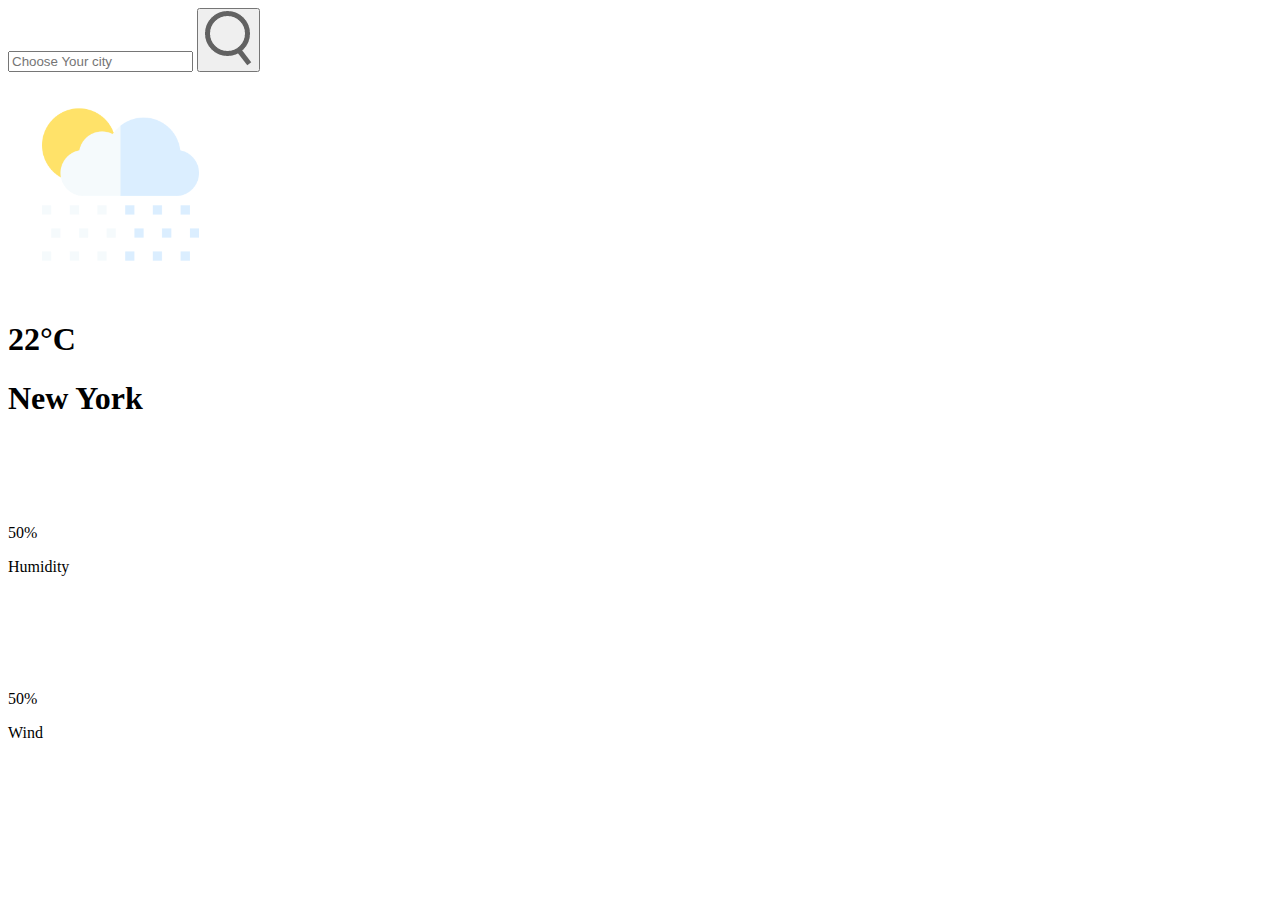
==== MY_Project/1st/index.html @ fd0920b8 "Add files via upload" ====
<!DOCTYPE html>
<html lang="en">
<head>
    <meta charset="UTF-8">
    <meta name="viewport" content="width=device-width, initial-scale=1.0">
    <title>Weather App</title>
    <link rel="stylesheet" href="style.css">
</head>
<body>
    <div class="card">
        <div class="search">
            <input type="text" placeholder="Choose Your city" spellcheck="false">
            <button><img src="images/search.png" alt="">
            </button>
        </div>
        <div class="weather">
            <img src="images/rain.png" class ="weather-icon">
            <h1 class="temp">22°C</h1>
            <h1 class="city">New York</h1>
            <div class="details">
                <div class="col">
                    <img src="images/humidity.png" alt="">
                    <div>
                        <p class="humidity">50%</p>
                        <p>Humidity</p>
                    </div>
                </div>
                <div class="col">
                    <img src="images/wind.png" alt="">
                    <div>
                        <p class="humidity">50%</p>
                        <p>Wind</p>
                    </div>
                </div>
            </div>
        </div>
    </div>
</body>
</html>
---- MY_Project/1st/style.css ----
.body{
    background: #222;
}
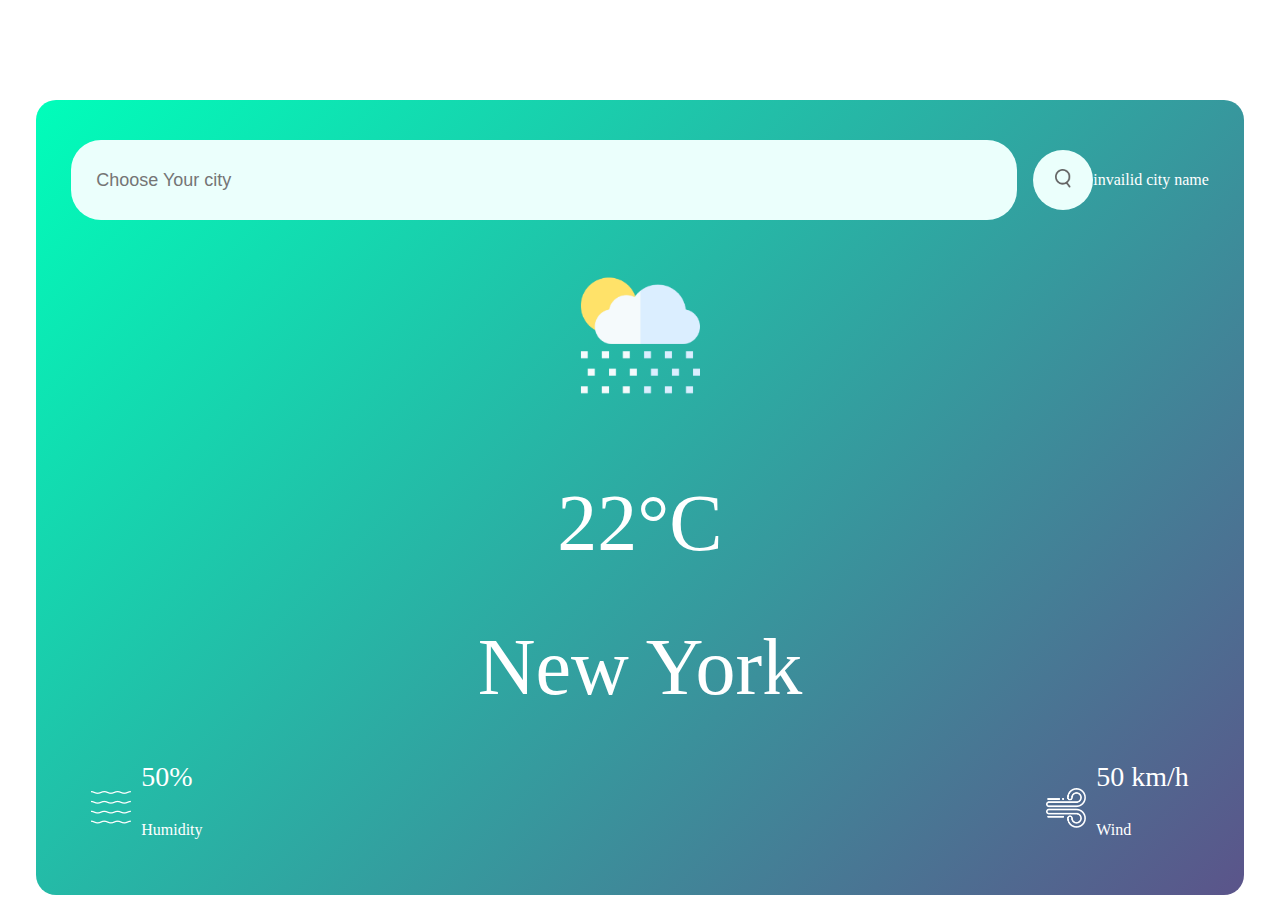
==== commit c73b2ab9: "First Project Added" ====
--- a/MY_Project/1st/index.html
+++ b/MY_Project/1st/index.html
@@ -12,6 +12,9 @@
             <input type="text" placeholder="Choose Your city" spellcheck="false">
             <button><img src="images/search.png" alt="">
             </button>
+            <div class="error">
+                <p>invailid city name</p>
+            </div>
         </div>
         <div class="weather">
             <img src="images/rain.png" class ="weather-icon">
@@ -28,12 +31,74 @@
                 <div class="col">
                     <img src="images/wind.png" alt="">
                     <div>
-                        <p class="humidity">50%</p>
+                        <p class="wind">50 km/h</p>
                         <p>Wind</p>
                     </div>
                 </div>
             </div>
         </div>
     </div>
+    <script>
+    const apikey ="18afe06d8bc45aea269a88c0716ce87b";
+    const apiUrl ="https://api.openweathermap.org/data/2.5/weather?&units=metric&q=";
+        const searchBox=document.querySelector(".search input");
+        const searchBtn=document.querySelector(".search button");
+        const weatherIcon =document.querySelector(".weather-icon");
+
+
+        async function checkWeather (city){
+            const respons= await fetch(apiUrl +   city + `&appid=${apikey}`);
+
+            var data =await respons.json()
+            if(respons.status == "404"){
+                document.querySelector(".error") .style.display ="block"
+                document.querySelector(".weather") .style.display ="none"
+            }
+            else{
+                if(data.weather[0].main == "Clouds"){
+                weatherIcon.src = "images/clouds.png"
+                
+            }
+            
+            else if(data.weather[0].main == "Clear"){
+                weatherIcon.src = "images/clear.png"
+            }
+           else  if(data.weather[0].main == "Rain"){
+                weatherIcon.src = "images/rain.png"
+            }
+            else if(data.weather[0].main == "Snow"){
+                weatherIcon.src = "images/snow.png"
+            }
+            else if(data.weather[0].main == "Mist"){
+                weatherIcon.src = "images/mist.png"
+            }
+            else if(data.weather[0].main == "Drizzle"){
+                weatherIcon.src = "images/drizzle.png"
+            }
+
+
+            }
+            
+            
+
+            console.log(data);
+
+            document.querySelector(".city").innerHTML =data.name;
+            document.querySelector(".temp").innerHTML = Math.round(data.main.temp )+ "°C";
+            document.querySelector(".humidity").innerHTML =data.main.humidity + "%";
+            document.querySelector(".wind").innerHTML =data.wind.speed + "  km/h    ";
+
+
+            
+
+           
+            document.querySelector(".weather") .style.display= "block"
+        }
+
+        searchBtn.addEventListener("click", () =>{
+            checkWeather(searchBox.value);
+        })
+        
+    </script>
 </body>
 </html>--- a/MY_Project/1st/style.css
+++ b/MY_Project/1st/style.css
@@ -1,3 +1,83 @@
 .body{
     background: #222;
+}
+.card{
+    width: 90%;
+    max-width: 470;
+    background: linear-gradient(135deg, #00feba,#5b548a);
+    color: #fff;
+    margin: 100px auto 0;
+    border-radius: 20px;
+    padding: 40px 35px;
+    text-align: center;
+
+}
+.search{
+    width: 100%;
+    display: flex;
+    align-items: center;
+    justify-content: space-between;
+}
+.search input{
+    border: 0;
+    outline: 0;
+    background: #ebfffc ;
+    color: #555;
+    padding: 10px 25px;
+    height: 60px;
+    border-radius: 30px;
+    flex: 1;
+    margin-right: 16px;
+    font-size: 18px;
+
+}
+.search button{
+    border: 0;
+    outline: 0;
+    background: #ebfffc ;
+    border-radius: 50%;
+    width: 60px;
+    height: 60px;
+    cursor: pointer;
+}
+.search button img{
+    width: 16px;
+}
+.weather-icon{
+    width: 170px;
+    margin-top: 30px;
+
+}
+.weather h1{
+    font-size: 80px;
+    font-weight: 500;
+
+}
+.weather h2{
+    font-size: 45px;
+    font-weight: 400;
+    margin-top: -10 px;
+}
+.details{
+    display: flex;
+    justify-content: space-between;
+    align-items: center;
+    padding: 0 20px;
+    margin-top: 50px;
+
+}
+.col{
+    display: flex;
+    align-items: center;
+    text-align: left;
+}
+.col img{
+    width: 40px;
+    margin-right: 10px;
+    margin-top: -6px;
+}
+
+.humidity, .wind{
+  font-size: 28px;
+  margin-top: -6px;
 }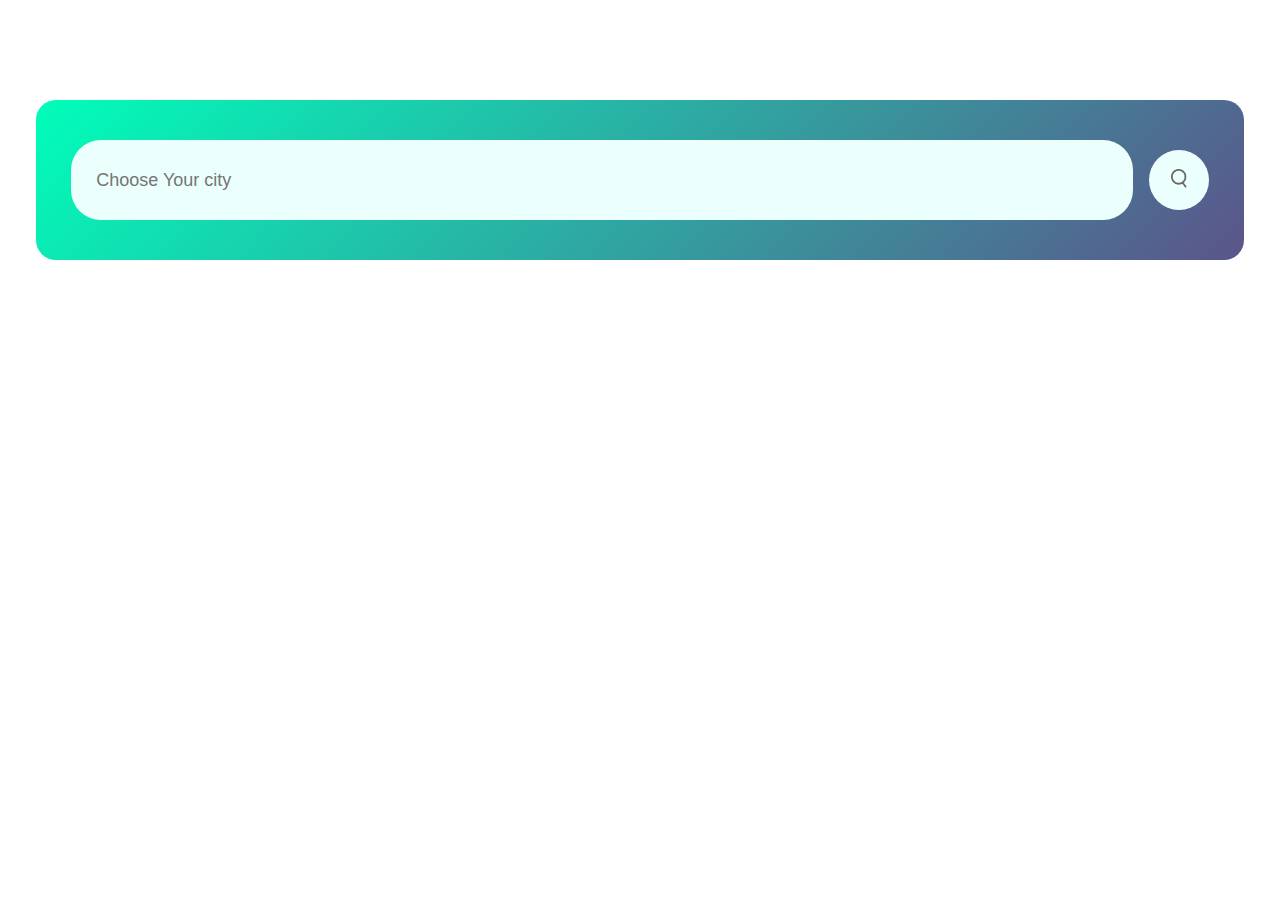
==== commit d5f945ec: "2nd project added" ====
--- a/MY_Project/1st/index.html
+++ b/MY_Project/1st/index.html
@@ -39,8 +39,8 @@
         </div>
     </div>
     <script>
-    const apikey ="18afe06d8bc45aea269a88c0716ce87b";
-    const apiUrl ="https://api.openweathermap.org/data/2.5/weather?&units=metric&q=";
+        const apikey ="18afe06d8bc45aea269a88c0716ce87b";
+        const apiUrl ="https://api.openweathermap.org/data/2.5/weather?&units=metric&q=";
         const searchBox=document.querySelector(".search input");
         const searchBtn=document.querySelector(".search button");
         const weatherIcon =document.querySelector(".weather-icon");
@@ -49,13 +49,25 @@
         async function checkWeather (city){
             const respons= await fetch(apiUrl +   city + `&appid=${apikey}`);
 
-            var data =await respons.json()
+
             if(respons.status == "404"){
                 document.querySelector(".error") .style.display ="block"
                 document.querySelector(".weather") .style.display ="none"
             }
             else{
-                if(data.weather[0].main == "Clouds"){
+                var data =await respons.json()
+
+            console.log(data);
+
+            document.querySelector(".city").innerHTML =data.name;
+            document.querySelector(".temp").innerHTML = Math.round(data.main.temp )+ "°C";
+            document.querySelector(".humidity").innerHTML =data.main.humidity + "%";
+            document.querySelector(".wind").innerHTML =data.wind.speed + "  km/h    ";
+
+
+            
+
+            if(data.weather[0].main == "Clouds"){
                 weatherIcon.src = "images/clouds.png"
                 
             }
@@ -76,23 +88,11 @@
                 weatherIcon.src = "images/drizzle.png"
             }
 
-
+            document.querySelector(".weather") .style.display= "block"
+            document.querySelector(".error") .style.display ="none"
             }
             
             
-
-            console.log(data);
-
-            document.querySelector(".city").innerHTML =data.name;
-            document.querySelector(".temp").innerHTML = Math.round(data.main.temp )+ "°C";
-            document.querySelector(".humidity").innerHTML =data.main.humidity + "%";
-            document.querySelector(".wind").innerHTML =data.wind.speed + "  km/h    ";
-
-
-            
-
-           
-            document.querySelector(".weather") .style.display= "block"
         }
 
         searchBtn.addEventListener("click", () =>{
--- a/MY_Project/1st/style.css
+++ b/MY_Project/1st/style.css
@@ -74,10 +74,20 @@
 .col img{
     width: 40px;
     margin-right: 10px;
-    margin-top: -6px;
+   
 }
 
 .humidity, .wind{
   font-size: 28px;
   margin-top: -6px;
+}
+.weather{
+    display: none;
+}
+.error{
+    text-align: left;
+    font-size: 14px;
+    margin-top: 10px;
+    margin-left: 10px;
+    display: none;
 }